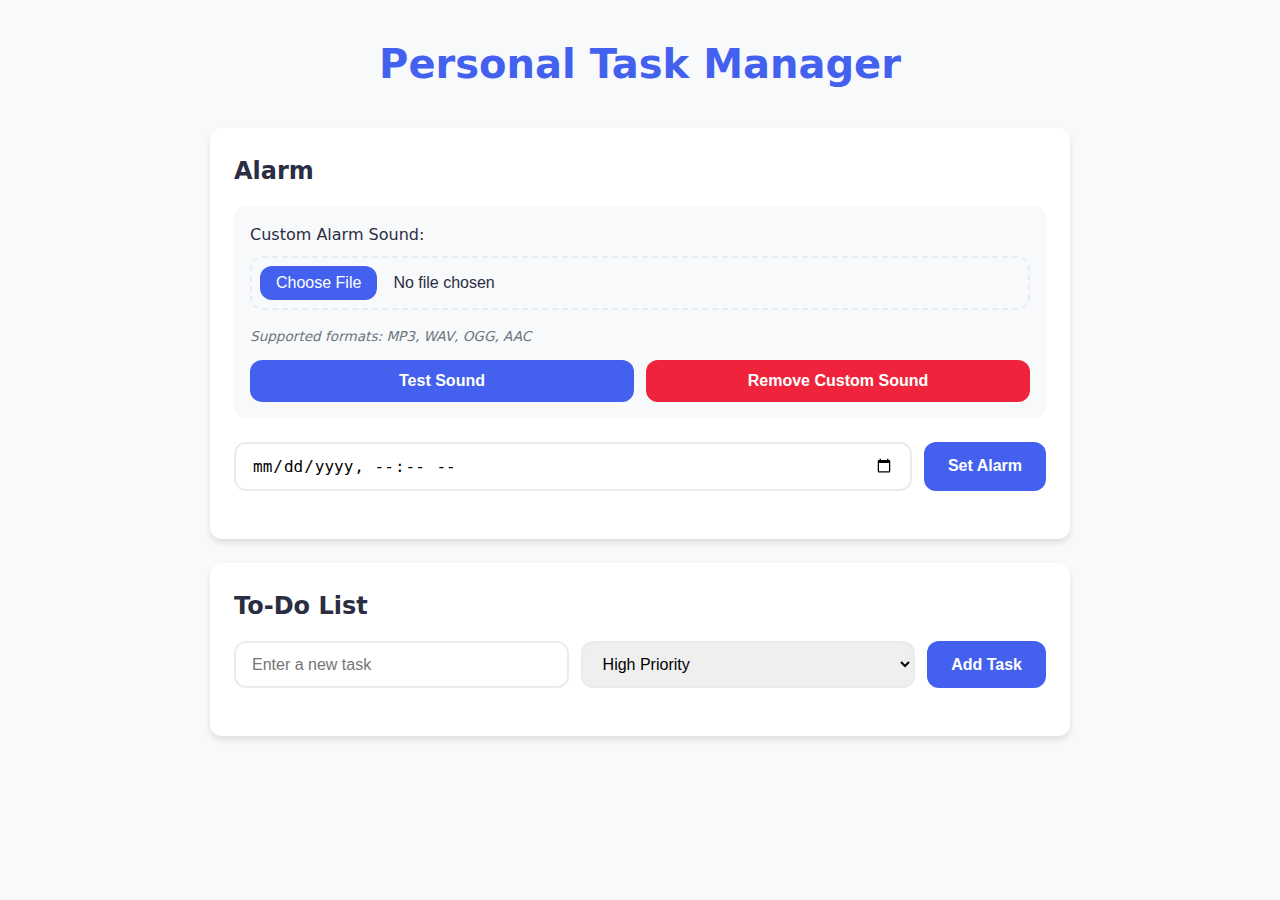
==== index.html @ 50ad92c4 "The MVP" ====
<!DOCTYPE html>
<html lang="en">
<head>
    <meta charset="UTF-8">
    <meta name="viewport" content="width=device-width, initial-scale=1.0">
    <title>Personal Task Manager</title>
    <link rel="stylesheet" href="styles.css">
</head>
<body>
    <div class="container">
        <header>
            <h1>Personal Task Manager</h1>
        </header>

        <div class="alarm-section">
            <h2>Alarm</h2>
            <audio id="alarmSound">
                <source src="alarm-sound.mp3" type="audio/mpeg">
                Your browser does not support the audio element.
            </audio>
            <div class="sound-settings">
                <label for="customSound">Custom Alarm Sound:</label>
                <input type="file" id="customSound" 
                    accept="audio/*"
                    onchange="handleSoundUpload(event)">
                <div class="supported-formats">Supported formats: MP3, WAV, OGG, AAC</div>
                <div class="sound-controls">
                    <button onclick="testSound()" class="test-sound-btn">Test Sound</button>
                    <button onclick="removeCustomSound()" class="remove-sound-btn">Remove Custom Sound</button>
                </div>
            </div>
            <div class="alarm-controls">
                <input type="datetime-local" id="alarmTime">
                <button onclick="setAlarm()">Set Alarm</button>
            </div>
            <div id="activeAlarms"></div>
        </div>

        <div class="todo-section">
            <h2>To-Do List</h2>
            <div class="add-task">
                <input type="text" id="taskInput" placeholder="Enter a new task">
                <select id="prioritySelect">
                    <option value="high">High Priority</option>
                    <option value="medium">Medium Priority</option>
                    <option value="low">Low Priority</option>
                </select>
                <button onclick="addTask()">Add Task</button>
            </div>
            <div id="taskList"></div>
        </div>
    </div>
    <script src="script.js"></script>
</body>
</html>
---- styles.css ----
* {
    margin: 0;
    padding: 0;
    box-sizing: border-box;
}

:root {
    --primary-color: #4361ee;
    --secondary-color: #3f37c9;
    --success-color: #4CAF50;
    --danger-color: #ef233c;
    --warning-color: #ff9f1c;
    --background-color: #f8f9fa;
    --card-background: #ffffff;
    --text-primary: #2b2d42;
    --text-secondary: #6c757d;
    --border-radius: 12px;
    --shadow: 0 4px 6px rgba(0, 0, 0, 0.1);
    --transition: all 0.3s ease;
}

body {
    font-family: 'Segoe UI', system-ui, -apple-system, sans-serif;
    line-height: 1.6;
    background-color: var(--background-color);
    color: var(--text-primary);
}

.container {
    max-width: 900px;
    margin: 2rem auto;
    padding: 0 20px;
}

header {
    text-align: center;
    margin-bottom: 2rem;
}

h1 {
    color: var(--primary-color);
    font-size: 2.5rem;
    font-weight: 700;
    margin-bottom: 0.5rem;
}

h2 {
    color: var(--text-primary);
    font-size: 1.5rem;
    margin-bottom: 1rem;
    font-weight: 600;
}

.alarm-section, .todo-section {
    background: var(--card-background);
    padding: 1.5rem;
    border-radius: var(--border-radius);
    margin-bottom: 1.5rem;
    box-shadow: var(--shadow);
    transition: var(--transition);
}

.alarm-section:hover, .todo-section:hover {
    transform: translateY(-2px);
    box-shadow: 0 6px 12px rgba(0, 0, 0, 0.15);
}

.alarm-controls, .add-task {
    display: flex;
    gap: 0.75rem;
    margin-bottom: 1.5rem;
    flex-wrap: wrap;
}

input, select {
    padding: 0.75rem 1rem;
    border: 2px solid #e9ecef;
    border-radius: var(--border-radius);
    font-size: 1rem;
    transition: var(--transition);
    flex: 1;
    min-width: 200px;
}

input:focus, select:focus {
    outline: none;
    border-color: var(--primary-color);
    box-shadow: 0 0 0 3px rgba(67, 97, 238, 0.1);
}

button {
    padding: 0.75rem 1.5rem;
    background: var(--primary-color);
    color: white;
    border: none;
    border-radius: var(--border-radius);
    cursor: pointer;
    transition: var(--transition);
    font-weight: 600;
    font-size: 1rem;
}

button:hover {
    background: var(--secondary-color);
    transform: translateY(-1px);
}

.task-item {
    display: flex;
    justify-content: space-between;
    align-items: center;
    padding: 1rem;
    margin: 0.75rem 0;
    background: var(--background-color);
    border-radius: var(--border-radius);
    transition: var(--transition);
}

.task-item:hover {
    transform: translateX(4px);
}

.task-item span {
    font-size: 1rem;
    color: var(--text-primary);
    flex: 1;
    margin-right: 1rem;
}

.high-priority {
    border-left: 4px solid var(--danger-color);
}

.medium-priority {
    border-left: 4px solid var(--warning-color);
}

.low-priority {
    border-left: 4px solid var(--success-color);
}

.completed {
    text-decoration: line-through;
    opacity: 0.7;
}

.alarm-item {
    display: flex;
    justify-content: space-between;
    align-items: center;
    padding: 1rem;
    margin: 0.75rem 0;
    background: var(--background-color);
    border-radius: var(--border-radius);
    transition: var(--transition);
}

.alarm-item:hover {
    transform: translateX(4px);
}

.alarm-item span {
    color: var(--text-primary);
    font-size: 1rem;
}

.alarm-item button {
    background-color: var(--danger-color);
    padding: 0.5rem 1rem;
}

.alarm-item button:hover {
    background-color: #d90429;
}

/* Add countdown styles */
.countdown {
    font-size: 0.9rem;
    color: var(--text-secondary);
    background: rgba(67, 97, 238, 0.1);
    padding: 0.25rem 0.75rem;
    border-radius: var(--border-radius);
    margin: 0 1rem;
}

/* Update responsive design for countdown */
@media (max-width: 600px) {
    .container {
        margin: 1rem auto;
    }

    .alarm-controls, .add-task {
        flex-direction: column;
    }

    input, select, button {
        width: 100%;
    }

    .task-item, .alarm-item {
        flex-direction: column;
        gap: 0.75rem;
        text-align: center;
    }

    .task-item span, .alarm-item span {
        margin-right: 0;
        margin-bottom: 0.5rem;
    }

    .countdown {
        margin: 0.5rem 0;
    }

    .sound-controls {
        flex-direction: column;
    }

    .test-sound-btn, .remove-sound-btn {
        width: 100%;
    }
}

/* Animation for new items */
@keyframes slideIn {
    from {
        opacity: 0;
        transform: translateY(10px);
    }
    to {
        opacity: 1;
        transform: translateY(0);
    }
}

.task-item, .alarm-item {
    animation: slideIn 0.3s ease-out;
}

.sound-settings {
    margin-bottom: 1.5rem;
    padding: 1rem;
    background: var(--background-color);
    border-radius: var(--border-radius);
}

.sound-settings label {
    display: block;
    margin-bottom: 0.5rem;
    color: var(--text-primary);
    font-weight: 500;
}

.sound-settings input[type="file"] {
    display: block;
    margin-bottom: 1rem;
    width: 100%;
    padding: 0.5rem;
    border: 2px dashed #e9ecef;
    border-radius: var(--border-radius);
    cursor: pointer;
}

.sound-settings input[type="file"]::-webkit-file-upload-button {
    background: var(--primary-color);
    color: white;
    padding: 0.5rem 1rem;
    border: none;
    border-radius: var(--border-radius);
    cursor: pointer;
    margin-right: 1rem;
    transition: var(--transition);
}

.sound-settings input[type="file"]::-webkit-file-upload-button:hover {
    background: var(--secondary-color);
}

.sound-controls {
    display: flex;
    gap: 0.75rem;
    flex-wrap: wrap;
}

.test-sound-btn, .remove-sound-btn {
    flex: 1;
    min-width: 140px;
}

.remove-sound-btn {
    background: var(--danger-color);
}

.remove-sound-btn:hover {
    background: #d90429;
}

.sound-settings .supported-formats {
    font-size: 0.85rem;
    color: var(--text-secondary);
    margin-bottom: 0.75rem;
    font-style: italic;
}
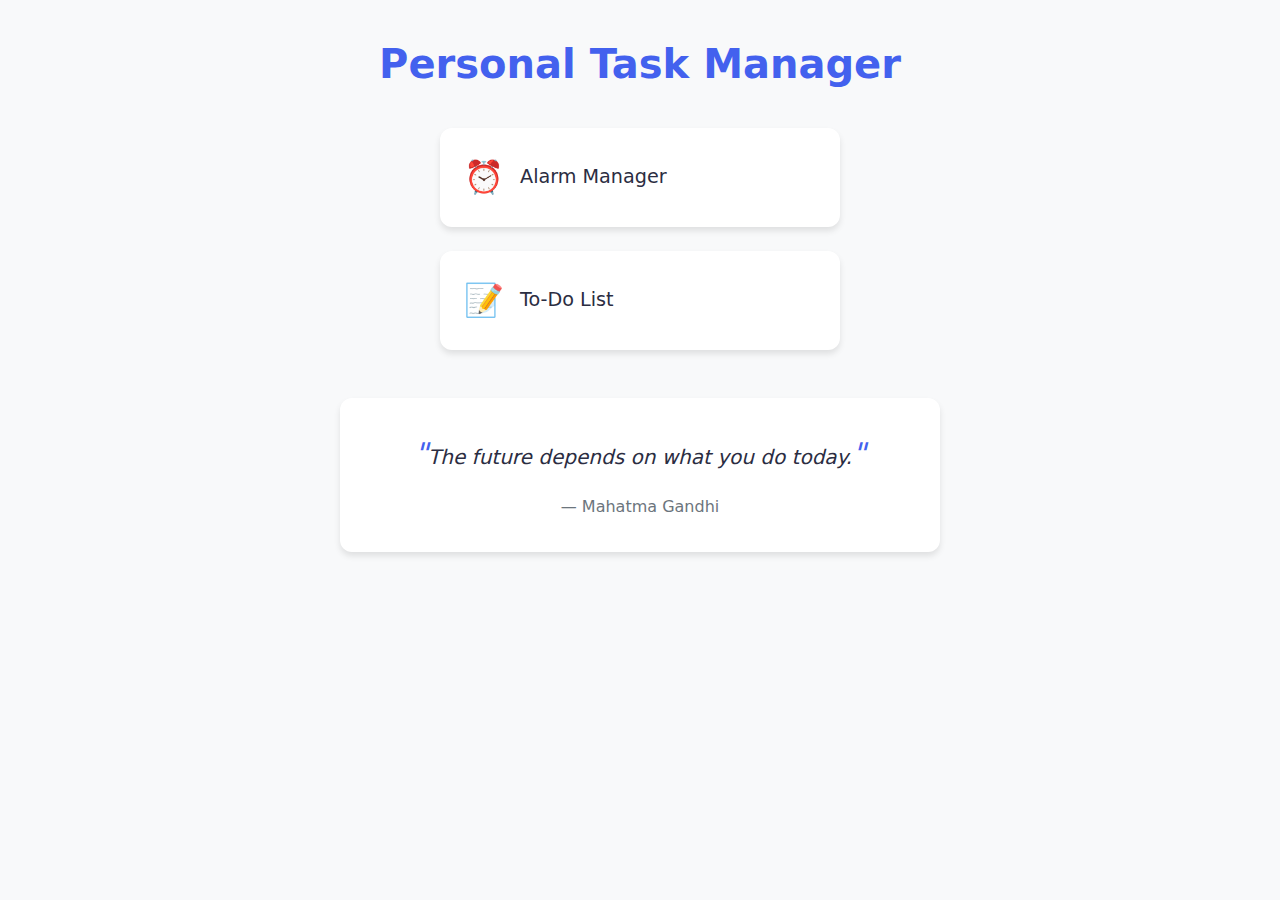
==== commit e2f41c08: "Final" ====
--- a/index.html
+++ b/index.html
@@ -12,44 +12,18 @@
             <h1>Personal Task Manager</h1>
         </header>
 
-        <div class="alarm-section">
-            <h2>Alarm</h2>
-            <audio id="alarmSound">
-                <source src="alarm-sound.mp3" type="audio/mpeg">
-                Your browser does not support the audio element.
-            </audio>
-            <div class="sound-settings">
-                <label for="customSound">Custom Alarm Sound:</label>
-                <input type="file" id="customSound" 
-                    accept="audio/*"
-                    onchange="handleSoundUpload(event)">
-                <div class="supported-formats">Supported formats: MP3, WAV, OGG, AAC</div>
-                <div class="sound-controls">
-                    <button onclick="testSound()" class="test-sound-btn">Test Sound</button>
-                    <button onclick="removeCustomSound()" class="remove-sound-btn">Remove Custom Sound</button>
-                </div>
-            </div>
-            <div class="alarm-controls">
-                <input type="datetime-local" id="alarmTime">
-                <button onclick="setAlarm()">Set Alarm</button>
-            </div>
-            <div id="activeAlarms"></div>
-        </div>
-
-        <div class="todo-section">
-            <h2>To-Do List</h2>
-            <div class="add-task">
-                <input type="text" id="taskInput" placeholder="Enter a new task">
-                <select id="prioritySelect">
-                    <option value="high">High Priority</option>
-                    <option value="medium">Medium Priority</option>
-                    <option value="low">Low Priority</option>
-                </select>
-                <button onclick="addTask()">Add Task</button>
-            </div>
-            <div id="taskList"></div>
+        <div class="main-menu">
+            <a href="alarm.html" class="menu-button" data-tooltip="Set alarms with custom sounds, manage multiple alarms with countdown timers">
+                <div class="icon">⏰</div>
+                <span>Alarm Manager</span>
+            </a>
+            <a href="todo.html" class="menu-button" data-tooltip="Create and manage tasks with priority levels, mark tasks as complete">
+                <div class="icon">📝</div>
+                <span>To-Do List</span>
+            </a>
         </div>
     </div>
-    <script src="script.js"></script>
+    <script src="header.js"></script>
+    <script src="quotes.js"></script>
 </body>
 </html> --- a/styles.css
+++ b/styles.css
@@ -289,10 +289,23 @@
 
 .remove-sound-btn {
     background: var(--danger-color);
-}
-
-.remove-sound-btn:hover {
-    background: #d90429;
+    display: none !important; /* Force hide by default */
+    visibility: hidden; /* Add extra layer of hiding */
+    opacity: 0;
+    height: 0;
+    padding: 0;
+    margin: 0;
+    overflow: hidden;
+}
+
+.remove-sound-btn.show {
+    display: block !important;
+    visibility: visible;
+    opacity: 1;
+    height: auto;
+    padding: 0.75rem 1.5rem;
+    margin: initial;
+    overflow: visible;
 }
 
 .sound-settings .supported-formats {
@@ -300,4 +313,194 @@
     color: var(--text-secondary);
     margin-bottom: 0.75rem;
     font-style: italic;
+}
+
+.error-message {
+    color: var(--danger-color);
+    font-size: 0.9rem;
+    margin: 0.5rem 0;
+    display: none;
+}
+
+.error-message.show {
+    display: block;
+    animation: fadeIn 0.3s ease-in;
+}
+
+@keyframes fadeIn {
+    from { opacity: 0; }
+    to { opacity: 1; }
+}
+
+.main-menu {
+    display: flex;
+    flex-direction: column;
+    gap: 1.5rem;
+    max-width: 400px;
+    margin: 2rem auto;
+}
+
+.menu-button {
+    display: flex;
+    align-items: center;
+    gap: 1rem;
+    padding: 1.5rem;
+    background: var(--card-background);
+    border-radius: var(--border-radius);
+    text-decoration: none;
+    color: var(--text-primary);
+    box-shadow: var(--shadow);
+    transition: var(--transition);
+    position: relative;
+}
+
+.menu-button:hover {
+    transform: translateY(-2px);
+    box-shadow: 0 6px 12px rgba(0, 0, 0, 0.15);
+}
+
+.menu-button .icon {
+    font-size: 2rem;
+}
+
+.menu-button span {
+    font-size: 1.2rem;
+    font-weight: 500;
+}
+
+.back-button {
+    display: inline-block;
+    margin-top: 1rem;
+    color: var(--text-secondary);
+    text-decoration: none;
+    transition: var(--transition);
+}
+
+.back-button:hover {
+    color: var(--primary-color);
+}
+
+.menu-button::before {
+    content: attr(data-tooltip);
+    position: absolute;
+    bottom: 100%;
+    left: 50%;
+    transform: translateX(-50%);
+    padding: 0.5rem 1rem;
+    background: var(--text-primary);
+    color: white;
+    font-size: 0.9rem;
+    border-radius: var(--border-radius);
+    width: max-content;
+    max-width: 300px;
+    opacity: 0;
+    visibility: hidden;
+    transition: all 0.3s ease;
+    margin-bottom: 0.5rem;
+    text-align: center;
+    z-index: 1000;
+    pointer-events: none;
+}
+
+.menu-button:hover::before {
+    opacity: 1;
+    visibility: visible;
+}
+
+/* Add a small arrow to the tooltip */
+.menu-button::after {
+    content: '';
+    position: absolute;
+    bottom: 100%;
+    left: 50%;
+    transform: translateX(-50%);
+    border: 8px solid transparent;
+    border-top-color: var(--text-primary);
+    opacity: 0;
+    visibility: hidden;
+    transition: all 0.3s ease;
+    margin-bottom: -8px;
+    pointer-events: none;
+}
+
+.menu-button:hover::after {
+    opacity: 1;
+    visibility: visible;
+}
+
+/* Adjust tooltip position for mobile */
+@media (max-width: 600px) {
+    .main-menu {
+        margin: 1rem auto;
+        padding: 0 1rem;
+    }
+
+    .menu-button::before {
+        font-size: 0.8rem;
+        max-width: 250px;
+    }
+}
+
+.quote-container {
+    margin-top: 3rem;
+    text-align: center;
+    padding: 2rem;
+    background: var(--card-background);
+    border-radius: var(--border-radius);
+    box-shadow: var(--shadow);
+    transition: var(--transition);
+    max-width: 600px;
+    margin-left: auto;
+    margin-right: auto;
+    margin-bottom: 3rem;
+}
+
+.quote-container:hover {
+    transform: translateY(-2px);
+    box-shadow: 0 6px 12px rgba(0, 0, 0, 0.15);
+}
+
+.quote-text {
+    font-size: 1.25rem;
+    color: var(--text-primary);
+    margin-bottom: 1rem;
+    line-height: 1.6;
+    font-style: italic;
+}
+
+.quote-text::before {
+    content: '"';
+    font-size: 1.5em;
+    color: var(--primary-color);
+}
+
+.quote-text::after {
+    content: '"';
+    font-size: 1.5em;
+    color: var(--primary-color);
+}
+
+.quote-author {
+    color: var(--text-secondary);
+    font-weight: 500;
+}
+
+.quote-author::before {
+    content: '— ';
+}
+
+@media (max-width: 600px) {
+    .alarm-section {
+        margin-bottom: 3rem;
+    }
+
+    .quote-container {
+        margin-top: 2rem;
+        margin-bottom: 2rem;
+        padding: 1.5rem;
+    }
+    
+    .quote-text {
+        font-size: 1.1rem;
+    }
 } 